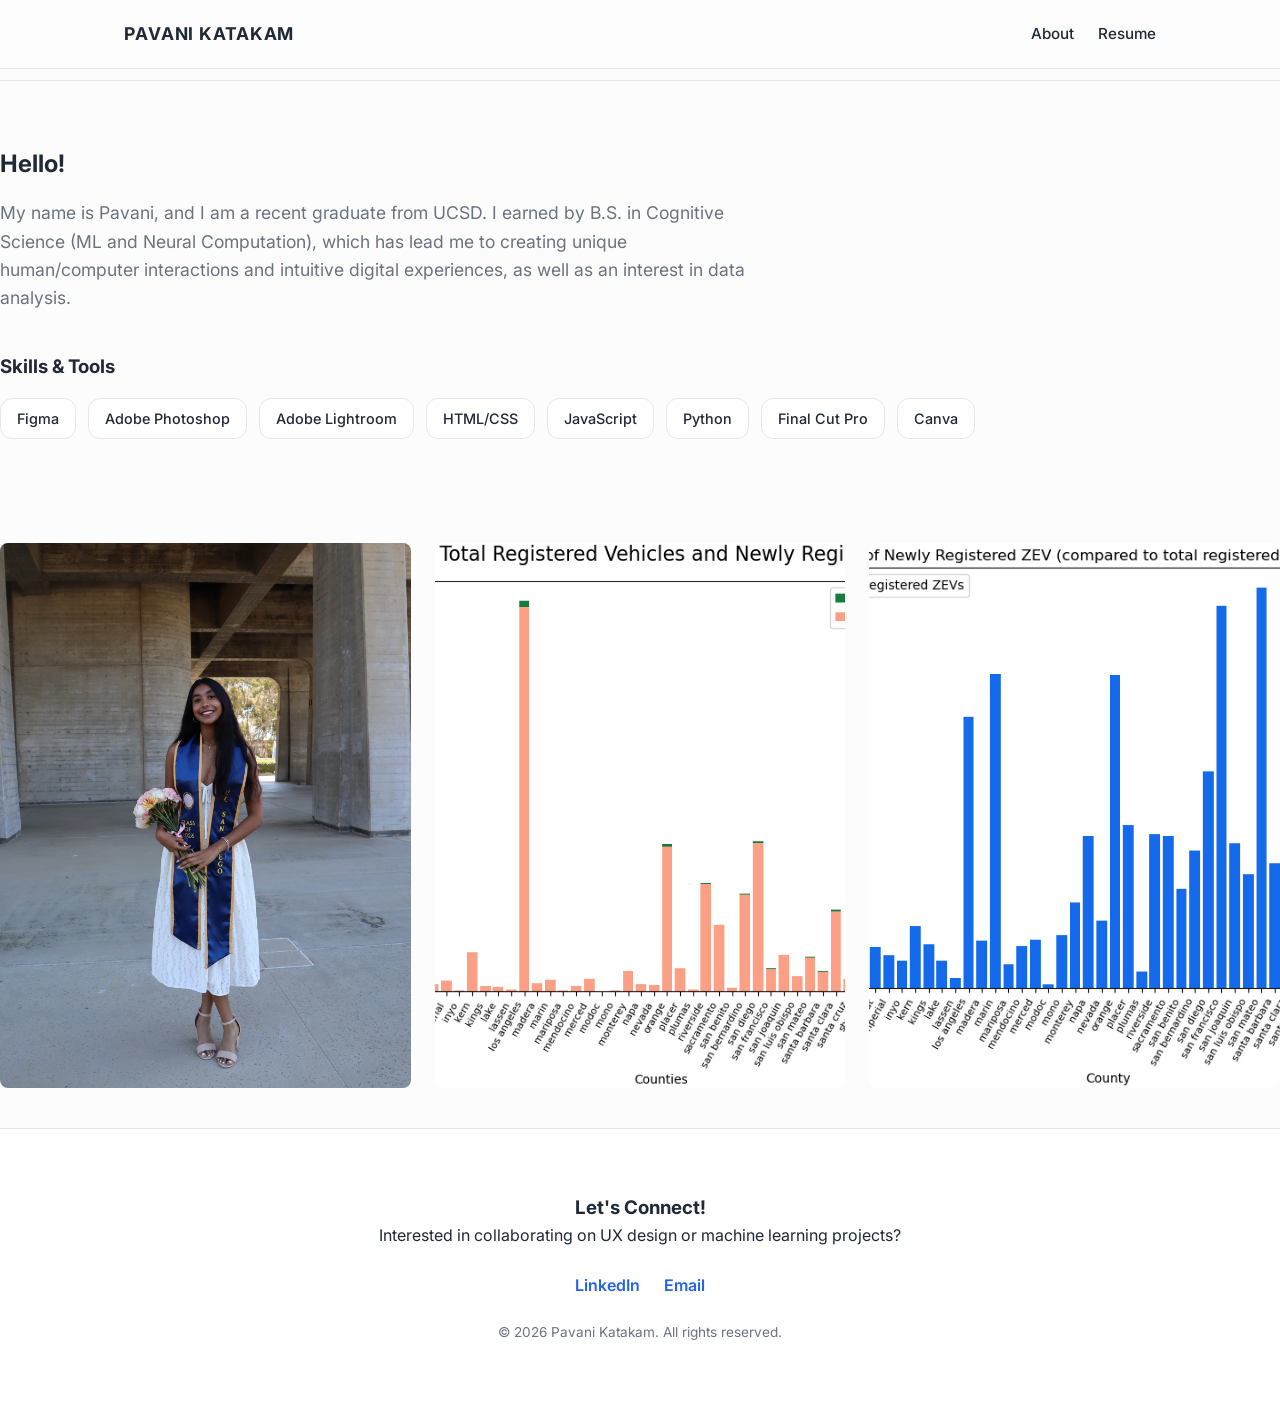
==== about.html @ a596691f "Refactor about.html to update content structure Removed the hero section and added a greeting. Intro" ====
<!DOCTYPE html>
<html lang="en">
<head>
  <meta charset="UTF-8" />
  <meta name="viewport" content="width=device-width, initial-scale=1.0" />
  <title>Pavani Katakam</title>
  <link rel="stylesheet" href="style.css" />
  <link rel="preconnect" href="https://fonts.googleapis.com">
  <link href="https://fonts.googleapis.com/css2?family=Inter:wght@300;400;500;600;700&display=swap" rel="stylesheet">
</head>
<body>

  <!-- Navigation (Consistent with Home) -->
  <header class="navbar">
    <div class="nav-container">
      <a href="index.html" class="logo">PAVANI KATAKAM</a>
      <nav class="nav-links">
        <a href="about.html">About</a>
        <a href="https://docs.google.com/document/d/1-58K44H2pKvXtzDy7V9CgX6mknnZHvUmlUUMC2A9nRI/edit?usp=sharing" target="_blank" class="nav-btn">Resume</a>
      </nav>
    </div>
  </header>

    <section id="about" class="about-section">
      <h2>Hello!</h2>
      <p class="about-bio">
        My name is Pavani, and I am a recent graduate from UCSD. 
        I earned by B.S. in Cognitive Science (ML and Neural Computation), which has lead me to creating unique human/computer interactions and intuitive digital experiences, as well as an interest in data analysis.
      </p>

      <div class="skills-wrapper">
        <h3>Skills & Tools</h3>
        <div class="skills-tags">
          <span>Figma</span>
          <span>Adobe Photoshop</span>
          <span>Adobe Lightroom</span>
          <span>HTML/CSS</span>
          <span>JavaScript</span>
          <span>Python</span>
          <span>Final Cut Pro</span>
          <span>Canva</span>
        </div>
      </div>
    </section>
  </main>

  <div class="image-trio">
    <img src="grad.jpg" alt="Pavani"s Grad Image" />
    <img src="g1.png" alt="Second Graphic Description" />
    <img src="g2.png" alt="Third Graphic Description" />
  </div>

  <!-- Footer (Consistent with Home) -->
  <footer class="footer">
    <div class="footer-container">
      <h3>Let's Connect!</h3>
      <p>Interested in collaborating on UX design or machine learning projects?</p>
      <div class="social-links">
        <a href="https://www.linkedin.com/in/pavani-katakam/" target="_blank">LinkedIn</a>
        <a href="mailto:pavkatakam@gmail.com">Email</a>
      </div>
      <p class="copyright">© 2026 Pavani Katakam. All rights reserved.</p>
    </div>
  </footer>

</body>
</html>
---- style.css ----
/* CSS Reset and Global Variables */
* {
  margin: 0;
  padding: 0;
  box-sizing: border-box;
}

:root {
  --font-family: 'Inter', -apple-system, BlinkMacSystemFont, sans-serif;
  --bg-color: #fcfcfc;
  --card-bg: #ffffff;
  --text-main: #1f2937;
  --text-muted: #6b7280;
  --accent-color: #2563eb;
  --border-color: #e5e7eb;
  --radius: 12px;
  --max-width: 1080px;
}

body {
  font-family: var(--font-family);
  background-color: var(--bg-color);
  color: var(--text-main);
  line-height: 1.6;
  padding-top: 80px;
}

a {
  color: inherit;
  text-decoration: none;
}

/* Navbar */
.navbar {
  position: fixed;
  top: 0;
  left: 0;
  width: 100%;
  background: rgba(253, 253, 253, 0.9);
  backdrop-filter: blur(8px);
  border-bottom: 1px solid var(--border-color);
  z-index: 1000;
}

.nav-container {
  max-width: var(--max-width);
  margin: 0 auto;
  padding: 1.25rem 1.5rem;
  display: flex;
  justify-content: space-between;
  align-items: center;
}

.logo {
  font-weight: 700;
  letter-spacing: 0.05em;
  font-size: 1.1rem;
}

.nav-links {
  display: flex;
  align-items: center;
  gap: 1.5rem;
}

.nav-links a {
  font-weight: 500;
  font-size: 0.95rem;
  transition: color 0.2s ease;
}

.nav-links a:hover {
  color: var(--accent-color);
}

/* Layout Container */
.container {
  max-width: var(--max-width);
  margin: 0 auto;
  padding: 2rem 1.5rem;
}

/* Hero Section */
.hero {
  display: flex;
  flex-direction: column-reverse;
  gap: 2.5rem;
  padding: 3rem 0 5rem 0;
}

@media (min-width: 768px) {
  .hero {
    display: grid;
    grid-template-columns: 1.8fr 1fr;
    align-items: center;
  }
}

.greeting {
  font-size: clamp(2rem, 5vw, 3rem);
  font-weight: 700;
  margin-bottom: 0.5rem;
}

.role-title {
  font-size: 1.25rem;
  color: var(--accent-color);
  font-weight: 600;
  margin-bottom: 1rem;
}

.tagline {
  font-size: 1.1rem;
  color: var(--text-muted);
  margin-bottom: 2rem;
  max-width: 600px;
}

.education-badge {
  background: #f3f4f6;
  padding: 1rem 1.25rem;
  border-radius: var(--radius);
  border-left: 4px solid var(--accent-color);
}

.education-badge span {
  font-size: 0.75rem;
  font-weight: 700;
  letter-spacing: 0.08em;
  color: var(--text-muted);
  display: block;
  margin-bottom: 0.25rem;
}

.hero-image img {
  width: 100%;
  max-width: 280px;
  aspect-ratio: 1 / 1;
  border-radius: 50%;
  object-fit: cover;
  box-shadow: 0 10px 25px rgba(0, 0, 0, 0.08);
}

/* Projects Section */
.projects-section {
  padding: 4rem 0;
  border-top: 1px solid var(--border-color);
}

.section-header {
  display: flex;
  flex-direction: column;
  gap: 1rem;
  margin-bottom: 2.5rem;
}

@media (min-width: 640px) {
  .section-header {
    flex-direction: row;
    justify-content: space-between;
    align-items: center;
  }
}

.filter-pills {
  display: flex;
  gap: 0.5rem;
  flex-wrap: wrap;
}

.pill {
  padding: 0.5rem 1rem;
  border-radius: 999px;
  border: 1px solid var(--border-color);
  background: white;
  font-size: 0.875rem;
  font-weight: 500;
  cursor: pointer;
  transition: all 0.2s ease;
}

.pill.active, .pill:hover {
  background: var(--text-main);
  color: white;
  border-color: var(--text-main);
}

/* Project Grid (Responsive Grid Layout) */
.project-grid {
  display: grid;
  grid-template-columns: repeat(auto-fit, minmax(320px, 1fr));
  gap: 2rem;
}

.project-card {
  background: var(--card-bg);
  border: 1px solid var(--border-color);
  border-radius: var(--radius);
  overflow: hidden;
  display: flex;
  flex-direction: column;
  transition: transform 0.2s ease, box-shadow 0.2s ease;
}

.project-card:hover {
  transform: translateY(-4px);
  box-shadow: 0 12px 30px rgba(0, 0, 0, 0.06);
}

.card-image img {
  width: 100%;
  height: 220px;
  object-fit: cover;
  border-bottom: 1px solid var(--border-color);
}

.card-content {
  padding: 1.5rem;
  display: flex;
  flex-direction: column;
  flex-grow: 1;
}

.card-header {
  display: flex;
  justify-content: space-between;
  align-items: flex-start;
  margin-bottom: 0.75rem;
}

.card-header h3 {
  font-size: 1.15rem;
  font-weight: 600;
}

.year {
  font-size: 0.85rem;
  color: var(--text-muted);
}

.tags {
  display: flex;
  gap: 0.4rem;
  flex-wrap: wrap;
  margin-bottom: 1rem;
}

.tag {
  background: #f3f4f6;
  font-size: 0.75rem;
  padding: 0.25rem 0.6rem;
  border-radius: 4px;
  color: var(--text-muted);
}

.card-desc {
  font-size: 0.95rem;
  color: var(--text-muted);
  margin-bottom: 1.5rem;
}

.project-link {
  margin-top: auto;
  font-weight: 600;
  color: var(--accent-color);
  font-size: 0.9rem;
}

/* About / Skills */
.about-section {
  padding: 4rem 0;
  border-top: 1px solid var(--border-color);
}

.about-bio {
  font-size: 1.1rem;
  color: var(--text-muted);
  max-width: 750px;
  margin: 1rem 0 2.5rem 0;
}

.skills-tags {
  display: flex;
  flex-wrap: wrap;
  gap: 0.75rem;
  margin-top: 1rem;
}

.skills-tags span {
  background: white;
  border: 1px solid var(--border-color);
  padding: 0.5rem 1rem;
  border-radius: var(--radius);
  font-size: 0.9rem;
  font-weight: 500;
}

/* Footer */
.footer {
  border-top: 1px solid var(--border-color);
  padding: 4rem 1.5rem;
  text-align: center;
  background: white;
}

.social-links {
  display: flex;
  justify-content: center;
  gap: 1.5rem;
  margin: 1.5rem 0;
}

.social-links a {
  font-weight: 600;
  color: var(--accent-color);
}

.copyright {
  font-size: 0.85rem;
  color: var(--text-muted);
}

/* ==========================================================================
   Case Study Page Styles
   ========================================================================== */

.back-link-wrapper {
  margin-top: 1.5rem;
  margin-bottom: 2rem;
}

.back-link {
  font-weight: 500;
  color: var(--accent-color);
  font-size: 0.95rem;
  transition: opacity 0.2s ease;
}

.back-link:hover {
  opacity: 0.8;
}

.case-study-hero {
  margin-bottom: 3rem;
}

.project-category {
  font-size: 0.8rem;
  font-weight: 700;
  letter-spacing: 0.1em;
  color: var(--accent-color);
  display: block;
  margin-bottom: 0.75rem;
}

.case-title {
  font-size: clamp(2.2rem, 6vw, 3.5rem);
  line-height: 1.15;
  font-weight: 700;
  margin-bottom: 1rem;
}

.case-subtitle {
  font-size: clamp(1.1rem, 2vw, 1.35rem);
  color: var(--text-muted);
  max-width: 800px;
}

/* Responsive Overview Info Grid */
.project-meta-grid {
  display: grid;
  grid-template-columns: repeat(2, 1fr);
  gap: 2rem;
  padding: 2.5rem 0;
  border-top: 1px solid var(--border-color);
  border-bottom: 1px solid var(--border-color);
  margin-bottom: 3.5rem;
}

@media (min-width: 640px) {
  .project-meta-grid {
    grid-template-columns: repeat(4, 1fr);
  }
}

.meta-item h4 {
  font-size: 0.75rem;
  font-weight: 700;
  text-transform: uppercase;
  letter-spacing: 0.08em;
  color: var(--text-muted);
  margin-bottom: 0.5rem;
}

.meta-item p {
  font-size: 1rem;
  font-weight: 500;
  color: var(--text-main);
}

/* Project Images */
.case-image-container {
  width: 100%;
  margin-bottom: 4rem;
}

.case-main-img {
  width: 100%;
  border-radius: var(--radius);
  border: 1px solid var(--border-color);
  box-shadow: 0 10px 30px rgba(0,0,0,0.04);
  display: block;
}

/* Narrative Body Text Content */
.case-content {
  max-width: 720px;
  margin: 0 auto 5rem auto;
}

.content-block {
  margin-bottom: 3.5rem;
}

.content-block h2 {
  font-size: 1.5rem;
  font-weight: 700;
  margin-bottom: 1rem;
  color: var(--text-main);
}

.content-block p {
  font-size: 1.05rem;
  color: var(--text-muted);
  line-height: 1.7;
}

/* Container holding both text and image side-by-side */
.split-block {
  display: flex;
  flex-direction: column; /* Stack vertically on small mobile screens */
  gap: 2.5rem;            /* Spacing between the text and the image */
  align-items: center;    /* Keeps everything centered vertically */
  margin-bottom: 4rem;
}

/* Text layout spacing */
.split-text h3 {
  font-size: 1.3rem;
  margin-top: 1.5rem;
  margin-bottom: 0.5rem;
}

.split-text p {
  color: var(--text-muted);
  margin-bottom: 1.5rem;
}

/* Image scaling constraints */
.split-image img {
  width: 100%;
  max-width: 450px;       /* Keeps the image from bloating too large */
  height: auto;
  display: block;
}

/* Desktop Breakpoint: Converts to side-by-side view automatically */
@media (min-width: 768px) {
  .split-block {
    flex-direction: row;  /* Places them in a clean horizontal row */
  }
  
  .split-text {
    flex: 1.2;            /* Gives the text side slightly more weight/space */
  }
  
  .split-image {
    flex: 1;              /* Allocates proportional room for the graphic */
  }
}

/* Styling for the large callout text in the middle */
.case-quote {
  font-size: clamp(1.3rem, 3vw, 1.8rem);
  font-style: italic;
  font-weight: 300;
  color: #ffffff; /* Gives it that bright white pop against the muted paragraphs */
  line-height: 1.4;
  margin: 2rem 0;
  text-align: center;
  padding: 0 1rem;
}

/* Formats the video container to look proportional and clean */
.portfolio-video {
  width: 100%;
  max-width: 300px; /* Change this from 380px to 280px to make it smaller */
  height: auto;
  display: block;
  margin: 0 auto;
}


/* Container that places all 3 images in a row */
.image-trio {
  display: flex;
  flex-direction: column; /* Stacks vertically on small mobile screens */
  gap: 1.5rem;            /* Space between each image */
  width: 100%;
  margin: 2.5rem 0;
}

/* Formats each image to scale proportionally */
.image-trio img {
  width: 100%;
  height: auto;
  object-fit: cover;
  border-radius: 8px;    /* Optional rounded corners */
}

/* Desktop & Tablet View: Places all 3 side-by-side */
@media (min-width: 768px) {
  .image-trio {
    flex-direction: row;  /* Places images in a horizontal row */
  }

  .image-trio img {
    flex: 1;              /* Gives each image an equal 1/3 width share */
    width: 0;             /* Prevents images from pushing past container bounds */
  }
}

/* Container that places both images in a row */
.image-duo {
  display: flex;
  flex-direction: column; /* Stacks vertically on small phone screens */
  gap: 1.5rem;            /* Space between the two images */
  width: 100%;
  margin: 2.5rem 0;
}

/* Formats each image to scale proportionally */
.image-duo img {
  width: 100%;
  height: auto;
  object-fit: cover;
  border-radius: 8px;
}

/* Desktop & Tablet View: Places both side-by-side */
@media (min-width: 768px) {
  .image-duo {
    flex-direction: row;  /* Arranges images in a horizontal row */
  }

  .image-duo img {
    flex: 1;              /* Gives each image an equal 50% width share */
    width: 0;             /* Prevents images from distorting or breaking bounds */
  }
}

.chart-container {
  max-width: 400px; /* Adjust this value to make it smaller or larger */
  width: 100%;
  margin: 2rem auto; /* Centers the chart box */
  text-align: center;
}

.chart-container img {
  width: 100%;
  height: auto;
  border-radius: 8px; /* Keeps the nice rounded corners shown in your screenshot */
}
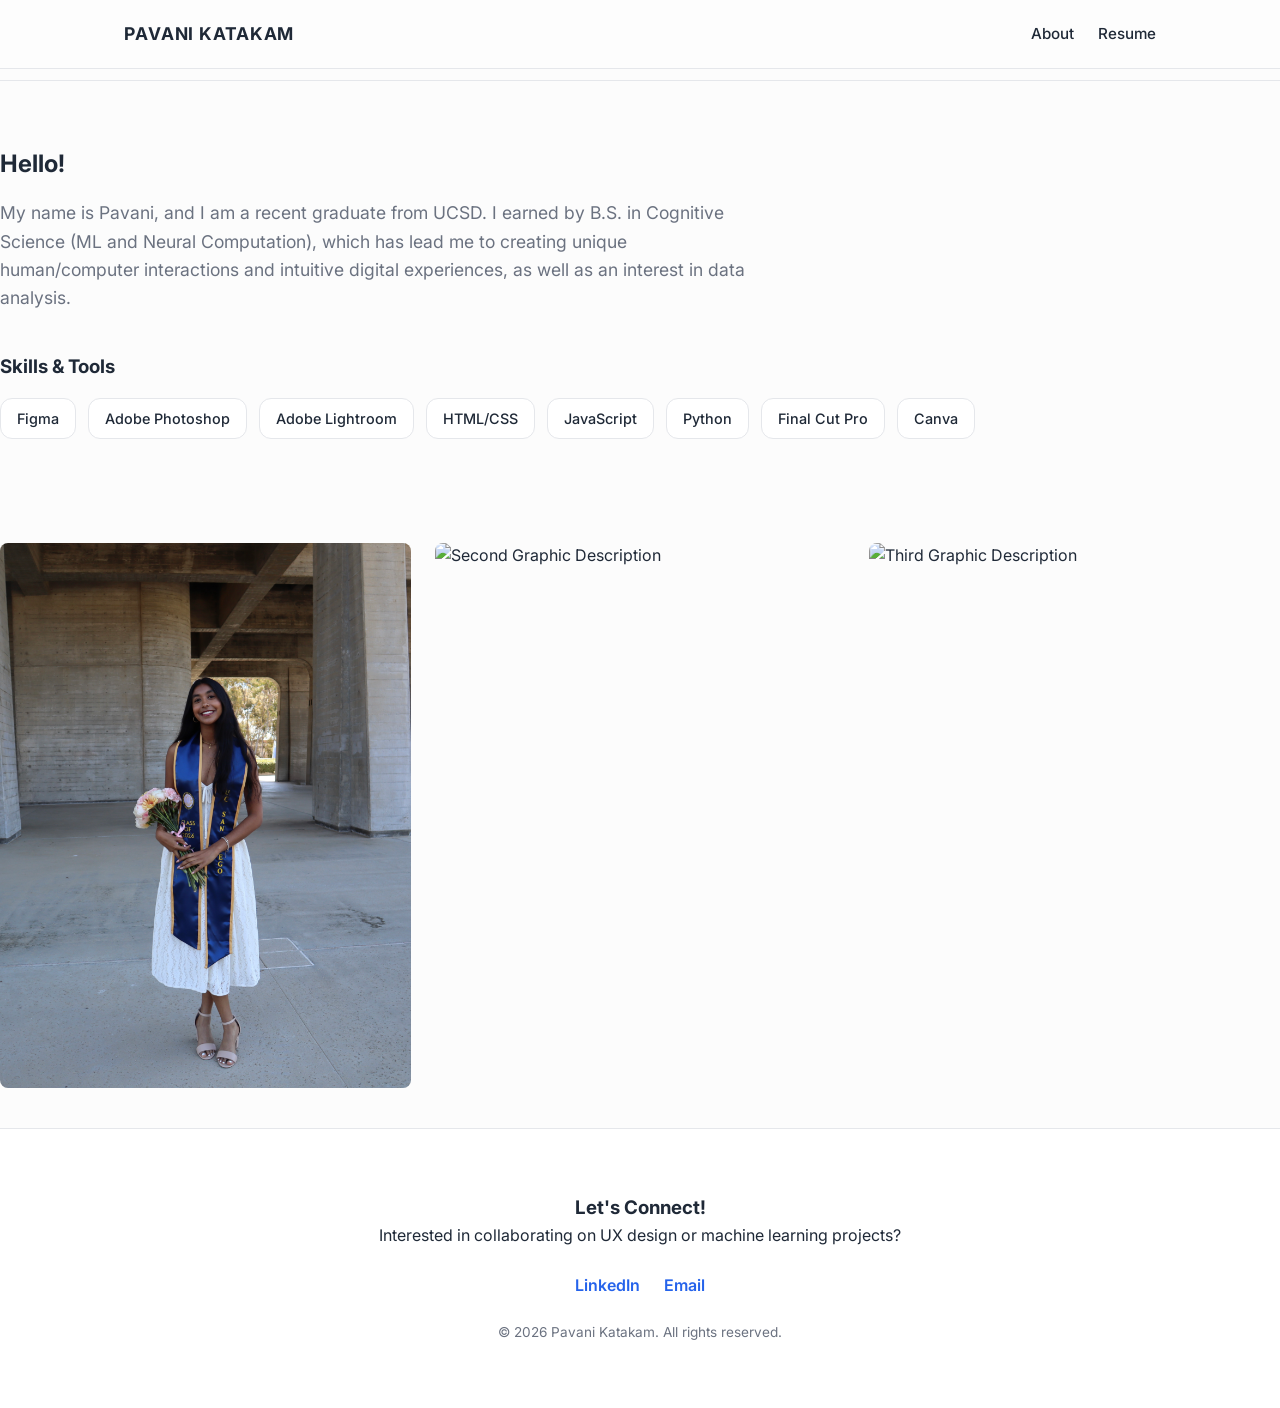
==== commit 85651a59: "Update about.html" ====
--- a/about.html
+++ b/about.html
@@ -46,8 +46,8 @@
 
   <div class="image-trio">
     <img src="grad.jpg" alt="Pavani"s Grad Image" />
-    <img src="g1.png" alt="Second Graphic Description" />
-    <img src="g2.png" alt="Third Graphic Description" />
+    <img src="peace.png" alt="Second Graphic Description" />
+    <img src="snow.png" alt="Third Graphic Description" />
   </div>
 
   <!-- Footer (Consistent with Home) -->
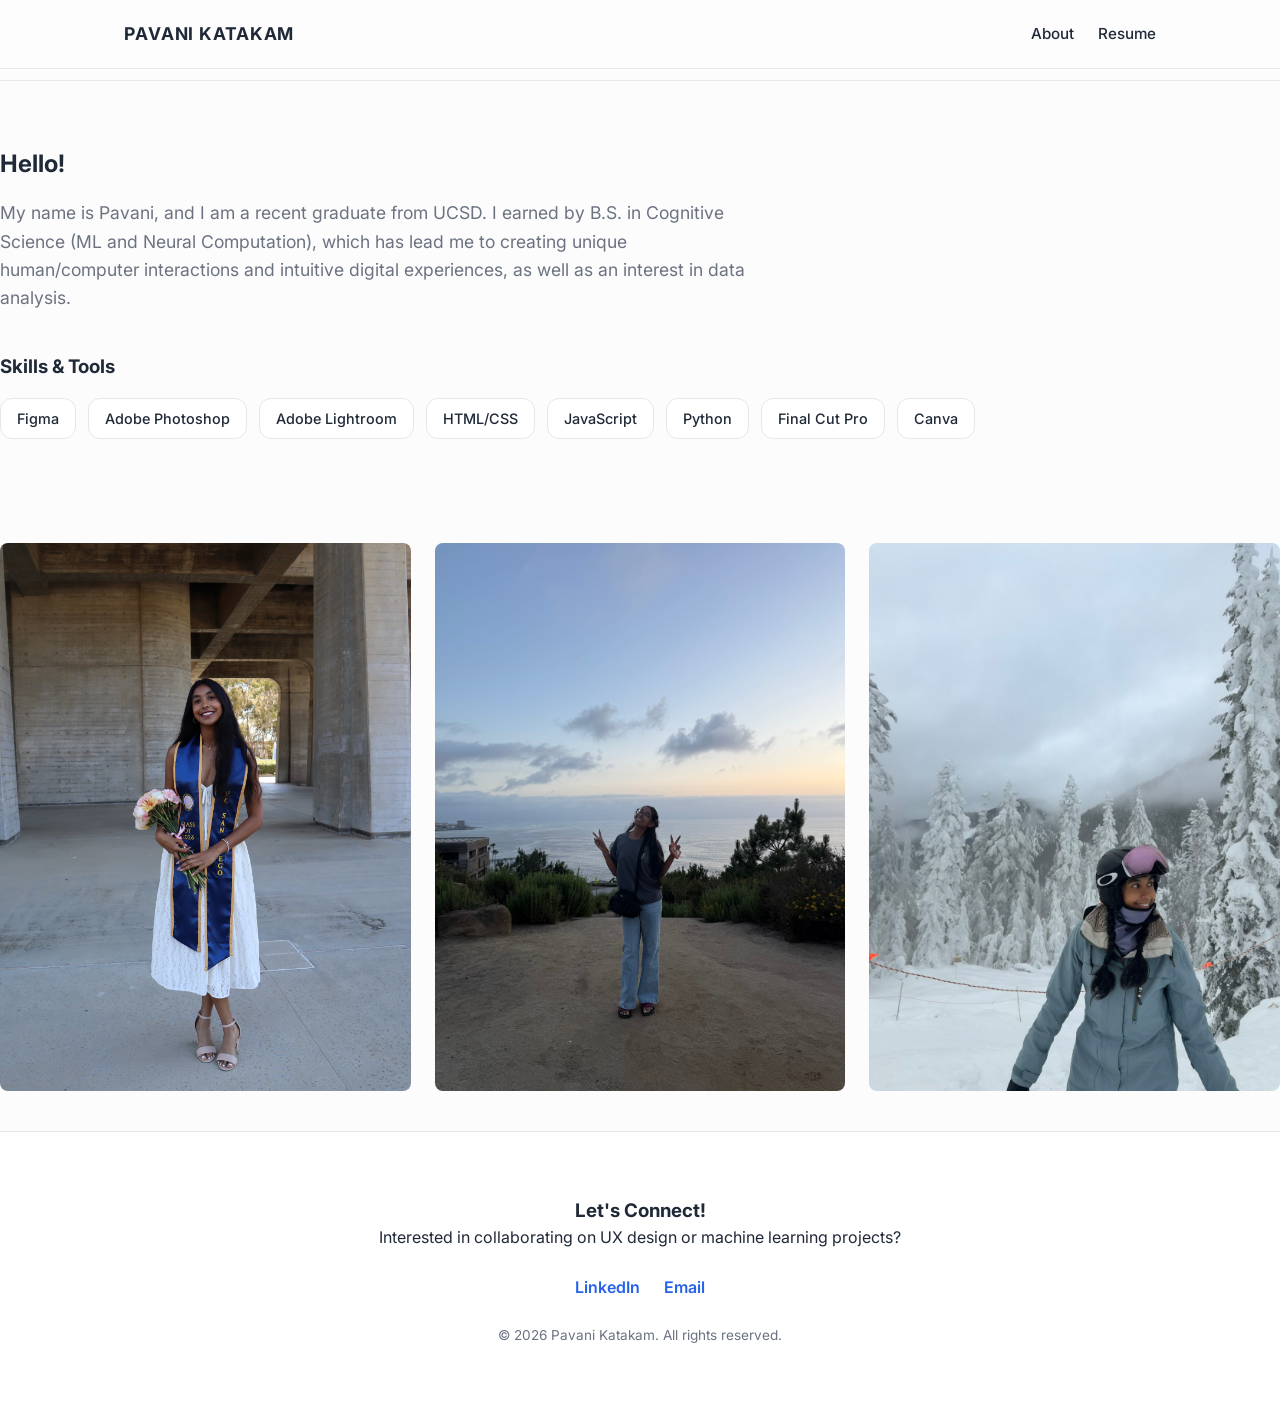
==== commit b502fe2b: "Change image formats in about.html Updated image file extensions from .png to .jpeg." ====
--- a/about.html
+++ b/about.html
@@ -21,6 +21,7 @@
     </div>
   </header>
 
+  <main>
     <section id="about" class="about-section">
       <h2>Hello!</h2>
       <p class="about-bio">
@@ -46,8 +47,8 @@
 
   <div class="image-trio">
     <img src="grad.jpg" alt="Pavani"s Grad Image" />
-    <img src="peace.png" alt="Second Graphic Description" />
-    <img src="snow.png" alt="Third Graphic Description" />
+    <img src="peace.jpeg" alt="Second Graphic Description" />
+    <img src="snow.jpeg" alt="Third Graphic Description" />
   </div>
 
   <!-- Footer (Consistent with Home) -->
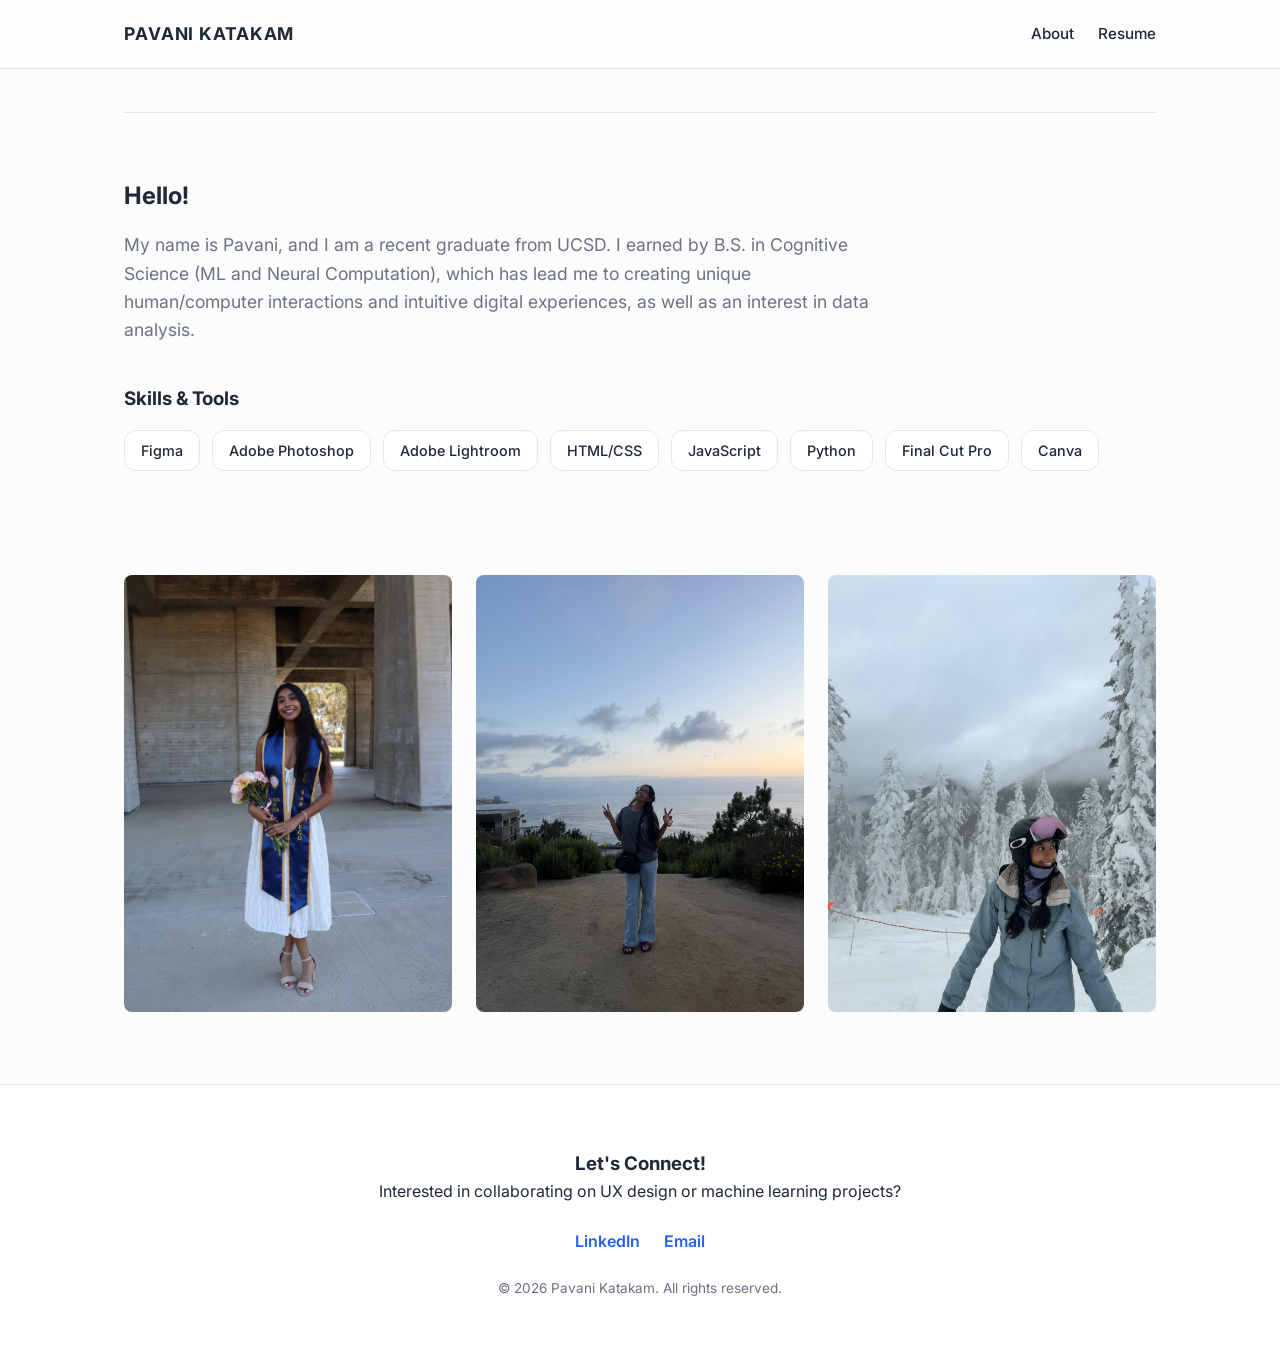
==== commit c83bf9fa: "Refactor about.html to improve structure Removed duplicate image trio and added class to main." ====
--- a/about.html
+++ b/about.html
@@ -21,7 +21,7 @@
     </div>
   </header>
 
-  <main>
+  <main class="container">
     <section id="about" class="about-section">
       <h2>Hello!</h2>
       <p class="about-bio">
@@ -43,13 +43,14 @@
         </div>
       </div>
     </section>
+
+    <div class="image-trio">
+      <img src="grad.jpg" alt="Pavani"s Grad Image" />
+      <img src="peace.jpeg" alt="Second Graphic Description" />
+      <img src="snow.jpeg" alt="Third Graphic Description" />
+    </div>
   </main>
 
-  <div class="image-trio">
-    <img src="grad.jpg" alt="Pavani"s Grad Image" />
-    <img src="peace.jpeg" alt="Second Graphic Description" />
-    <img src="snow.jpeg" alt="Third Graphic Description" />
-  </div>
 
   <!-- Footer (Consistent with Home) -->
   <footer class="footer">
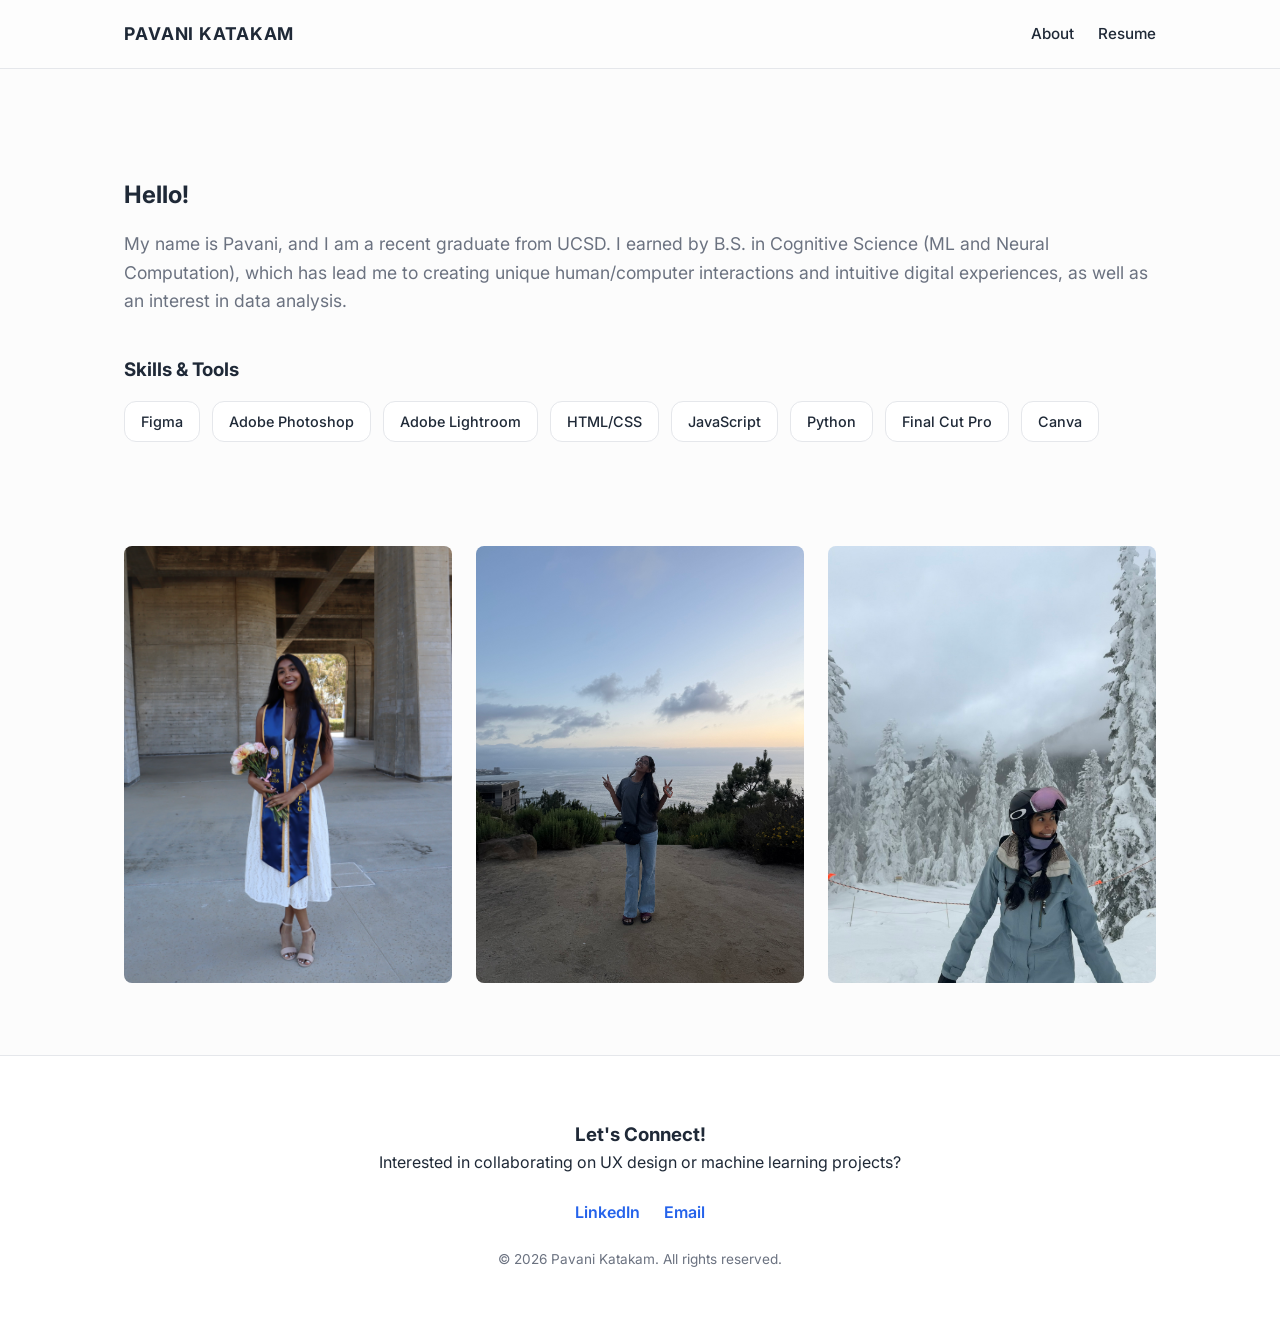
==== commit 3c27764a: "Remove top border from about section" ====
--- a/about.html
+++ b/about.html
@@ -22,9 +22,9 @@
   </header>
 
   <main class="container">
-    <section id="about" class="about-section">
+    <section id="about" class="about-section" style="border-top: none;">
       <h2>Hello!</h2>
-      <p class="about-bio">
+      <p class="about-bio" style="max-width: 100%;">
         My name is Pavani, and I am a recent graduate from UCSD. 
         I earned by B.S. in Cognitive Science (ML and Neural Computation), which has lead me to creating unique human/computer interactions and intuitive digital experiences, as well as an interest in data analysis.
       </p>
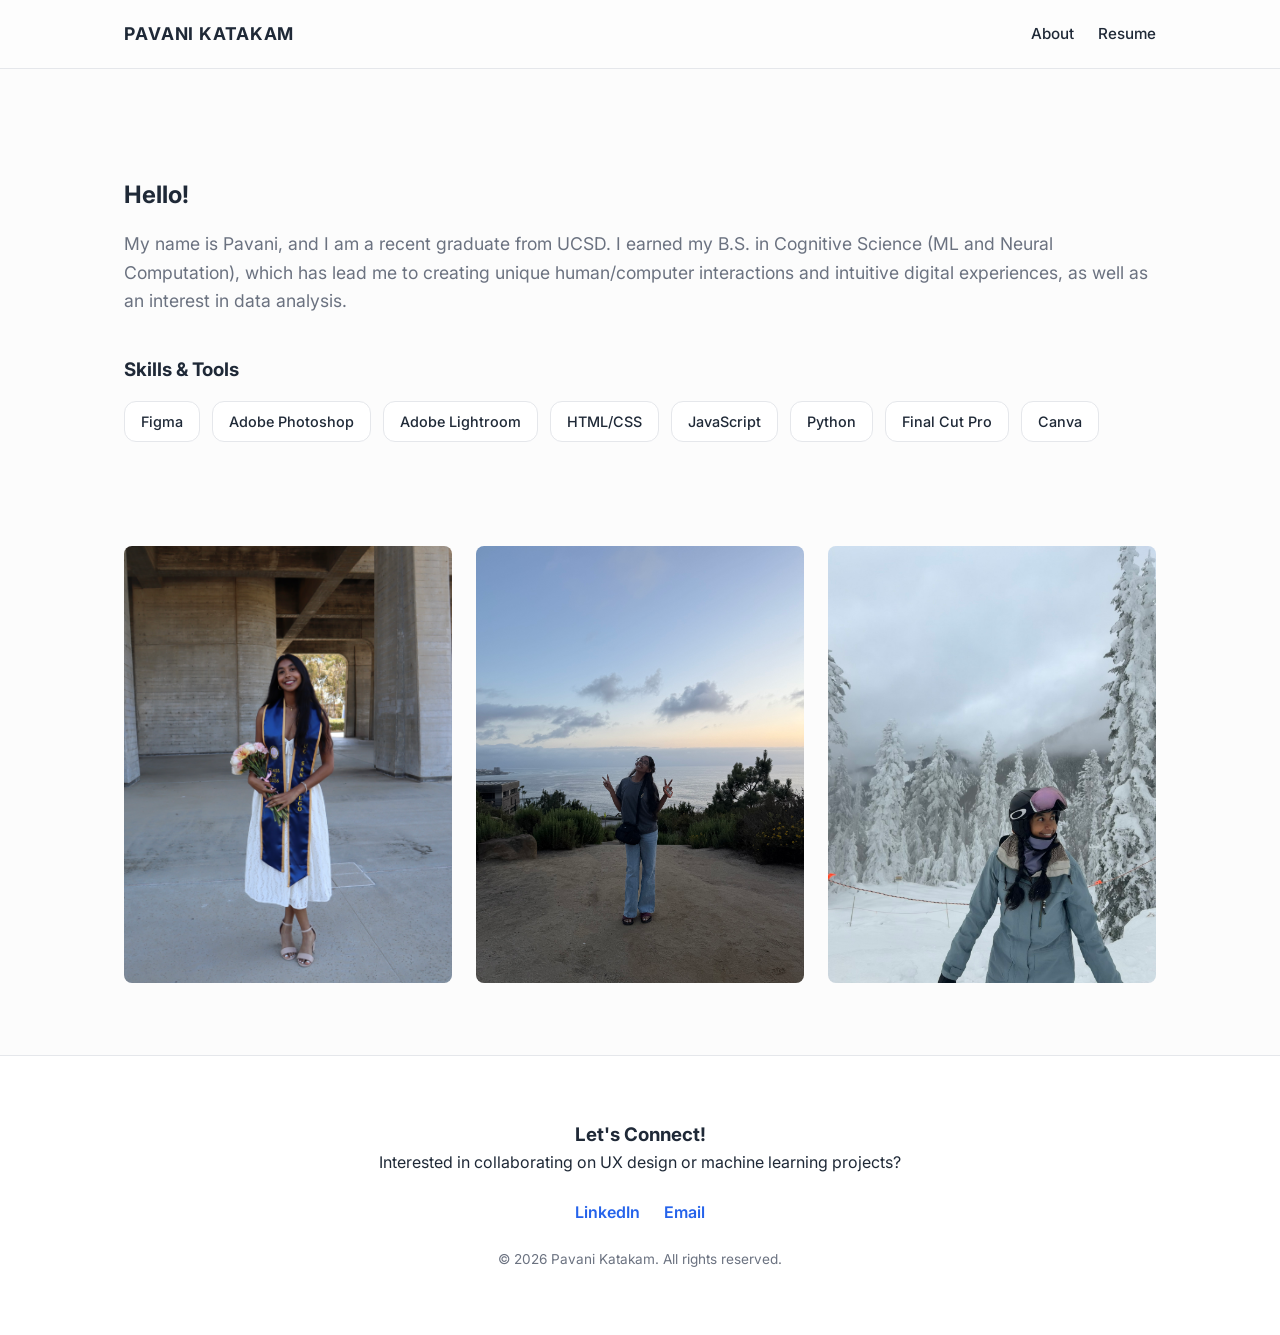
==== commit a37363f2: "Fix typo in about.html bio section" ====
--- a/about.html
+++ b/about.html
@@ -26,7 +26,7 @@
       <h2>Hello!</h2>
       <p class="about-bio" style="max-width: 100%;">
         My name is Pavani, and I am a recent graduate from UCSD. 
-        I earned by B.S. in Cognitive Science (ML and Neural Computation), which has lead me to creating unique human/computer interactions and intuitive digital experiences, as well as an interest in data analysis.
+        I earned my B.S. in Cognitive Science (ML and Neural Computation), which has lead me to creating unique human/computer interactions and intuitive digital experiences, as well as an interest in data analysis.
       </p>
 
       <div class="skills-wrapper">
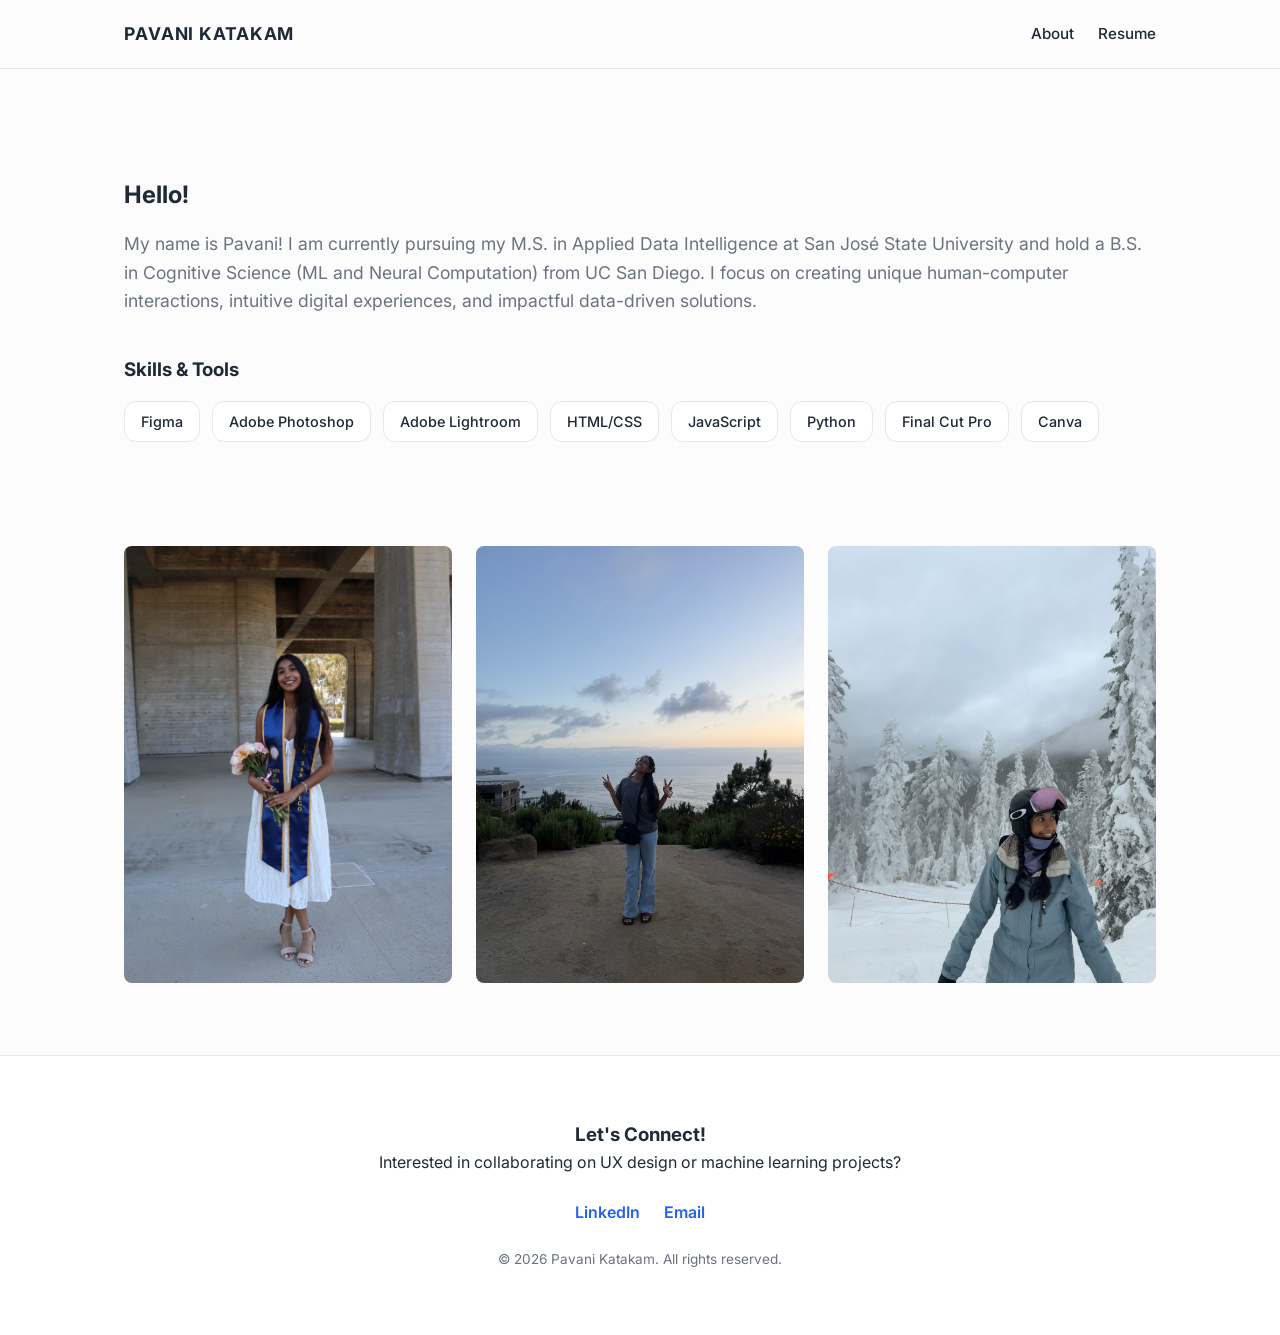
==== commit 24c2b2ea: "Update about.html" ====
--- a/about.html
+++ b/about.html
@@ -25,8 +25,9 @@
     <section id="about" class="about-section" style="border-top: none;">
       <h2>Hello!</h2>
       <p class="about-bio" style="max-width: 100%;">
-        My name is Pavani, and I am a recent graduate from UCSD. 
-        I earned my B.S. in Cognitive Science (ML and Neural Computation), which has lead me to creating unique human/computer interactions and intuitive digital experiences, as well as an interest in data analysis.
+        My name is Pavani! 
+        I am currently pursuing my M.S. in Applied Data Intelligence at San José State University and hold a B.S. in Cognitive Science (ML and Neural Computation) from UC San Diego. 
+        I focus on creating unique human-computer interactions, intuitive digital experiences, and impactful data-driven solutions. 
       </p>
 
       <div class="skills-wrapper">
--- a/style.css
+++ b/style.css
@@ -188,7 +188,7 @@
 /* Project Grid (Responsive Grid Layout) */
 .project-grid {
   display: grid;
-  grid-template-columns: repeat(auto-fit, minmax(320px, 1fr));
+  grid-template-columns: repeat(auto-fill, minmax(320px, 1fr)); /* <--- The fix! */
   gap: 2rem;
 }
 
@@ -571,3 +571,38 @@
   height: auto;
   border-radius: 8px; /* Keeps the nice rounded corners shown in your screenshot */
 }
+
+/* Centers the entire table section and title */
+.table-container {
+  text-align: center;
+  margin: 2.5rem auto;
+  max-width: 800px;
+  width: 100%;
+}
+
+.table-container h3 {
+  margin-bottom: 1rem;
+}
+
+/* Styled Table with borders/lines */
+.styled-table {
+  width: 100%;
+  border-collapse: collapse; /* Prevents double lines between cells */
+  margin: 0 auto;
+  font-size: 0.95rem;
+}
+
+/* Grid lines for headers and data cells */
+.styled-table th, 
+.styled-table td {
+  border: 1px solid var(--border-color, #e5e7eb); /* Subtle grey border */
+  padding: 10px 14px;
+  text-align: center; /* Centers text inside each cell */
+}
+
+/* Optional header background styling */
+.styled-table th {
+  background-color: #f3f4f6;
+  font-weight: 600;
+} 
+
